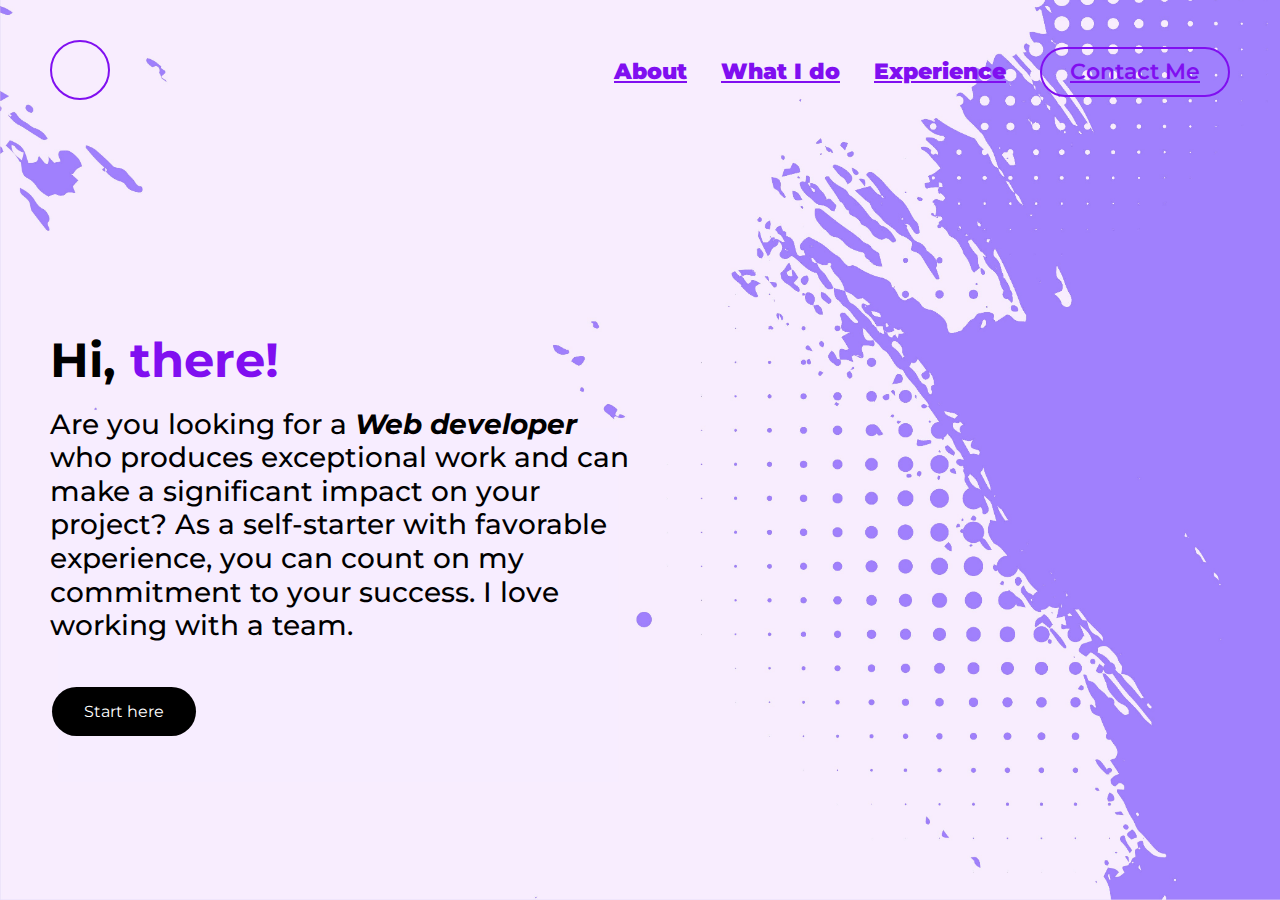
==== index.html @ a9d84760 "first commit" ====
<!DOCTYPE html>
<html lang="en">
<head>
  <meta charset="UTF-8">
  <meta http-equiv="X-UA-Compatible" content="IE=edge">
  <meta name="viewport" content="width=device-width, initial-scale=1.0">
  <link rel="stylesheet" href="styles.css">
  <link rel="preconnect" href="https://fonts.googleapis.com">
  <link rel="preconnect" href="https://fonts.gstatic.com" crossorigin>
  <link href="https://fonts.googleapis.com/css2?family=Montserrat:wght@200;400;600;700;800&display=swap" rel="stylesheet">
  
  <link rel="stylesheet" href="https://cdnjs.cloudflare.com/ajax/libs/font-awesome/6.3.0/css/all.min.css" integrity="sha512-SzlrxWUlpfuzQ+pcUCosxcglQRNAq/DZjVsC0lE40xsADsfeQoEypE+enwcOiGjk/bSuGGKHEyjSoQ1zVisanQ==" crossorigin="anonymous" referrerpolicy="no-referrer" />
  <title>code's capture</title>

</head>
<body>
  <section class="hero">
    <aside class="main-width">
      <header>
        <main class="logo">
          <i class="fa-brands fa-atlassian"></i>
        </main>

        <nav>
          <div class="hamb">
              <span></span>
              <span></span>
              <span></span>
          </div>

          <ul class="nav-list">
            <li><a href="#">About</a></li>
            <li><a href="#">What I do</a></li>
            <li><a href="#">Experience</a></li>
            <li class="btn"><a href="#">Contact Me</a></li>
          </ul>
        </nav>
      </header>

        <div class="container">
          <div class="hero-text">
            <h3>Hi, <span>there!</span> </h3>
            <p>Are you looking for a <strong><em>Web developer</em></strong> who produces exceptional work and can make a significant impact on your project? As a self-starter with favorable experience, you can count on my commitment to your success. I love working with a team.</p>
          </div> 
            <div>
              <button class="button">Start here</button>
            </div>
        </div>
    </aside> 
  </section>
  
</body>
</html>
---- styles.css ----
/* RESET */
* {
  margin: 0;
  padding: 0;
  box-sizing: border-box;
  font-family: 'montserrat', sans-serif;
}
body {
  display: flex;
  flex-wrap: wrap;
}

.main-width {
  width: 1280px;
  max-width: 95%;
  margin: 0 auto;
  padding: 0px 18px;
}

.hero {
  position: relative;
  width: 100%;
  height: 100%;
  min-height: 100vh;

  background:linear-gradient(rgba(0, 0, 0 ,0),rgba(0, 0, 0 ,0)), url(/images/Portfolio.svg);
  background-size: cover;
  
}

header {
  display: flex;
  flex-wrap: nowrap;
  align-items: center;
  justify-content: space-between;
  padding: 40px 0 30px;
}

.logo i {
  width: 60px;
  height: 60px;
  display: inline-flex;
  align-items: center;
  justify-content: center;
  
  background: transparent;
  color:#800ff0;
  border: 2px solid #800ff0;
  border-radius: 50%;
  font-size: 22px;
  cursor: pointer;
  
}

nav .hamb {
  position: absolute;
  width: 30px;
  height: 22px;
  right: 3%;
  top: 55px;
  z-index: 5;
 display: none;

  background: #fff;
  cursor: pointer;
}

nav .hamb span {
  width: 100%;
  height: 2px;
  display: block;
  
  background: #800ff0;
  transition: .3s;
  transition-property: transform,opacity;
}

nav .hamb span:nth-child(2) {
  margin: 6px 0px;
}

nav .nav-list {
  list-style: none;
}

nav .nav-list li {
  display: inline-block; 
}

nav .nav-list li a {
  color: #800ff0;
  margin-left: 30px;
  font-size: 22px;
  font-weight: 900;
}

nav .nav-list li:not(:last-child) a:hover {
  color:#000000;
  transition: .4s;
}

nav .nav-list li.btn a {
  display: inline-block;
  border: 2px solid #800ff0;
  padding: 10px 28px;
  border-radius: 32px;
  line-height: 1.2;
  color: #800ff0;
  font-weight: 600;

  background: transparent;
}

nav .nav-list li.btn:hover a {
  background: #fff;
  color: #800ff0;
  border: 1px double transparent;
  transition: .4s;
}

.button {
  display: inline-block;
  font-size: 16px;
  margin: 4px 2px;
  border: none;
  border-radius: 40px;
  color:#fff;
  padding: 15px 32px;
  text-align: center;
  text-decoration: none;
  background-color: #000000;
  cursor: pointer;
}

.button:hover {
  background-color: #800ff0;
  color: #fff;
}

.container {
  padding-top: 180px;
}

.container .hero-text {
  margin-bottom: 40px;
}

.container .hero-text h3 {
  color: #000000;
  font-size: 48px;
  font-weight: bold;
  line-height: 1.2;
  margin: 18px 0 18px;
}
span {
  color:#800ff0;
}

.container .hero-text p {
  width: 50%;
  max-width: 100%;
  color: #000000;
  font-size: 28px;
  font-weight: 500;
  line-height: 1.2;
  margin-bottom: 30px;
}
/* Tablet Devices */
@media screen and (min-width: 401px) and (max-width: 960px) {
  nav .hamb {
    display: initial;
  }
  .click {
    top: 45px;
  }
  .click span {
    position: absolute;
    margin-top: 12px;
  }
  .click span:first-child {
    transform: rotate(-35deg);
  }
  .click span:nth-child(2) {
    opacity: 0;
    margin: 0;
  }
  .click span:last-child {
    transform: rotate(35deg);
    top: 0;
  }
  
  nav .nav-list {
    position: absolute;
    top: 90px;
    right: 0;
    bottom: 0;
    width: 50%;
    height: 50%;
    background: #000000;
    z-index: 2;
    padding: 6% 9%;
    transition: .3s right;
    border-radius: 10px;
  }

  nav .nav-list li {
    display: block;
  }

  nav .nav-list li a {
    display: block;
    font-size: 18px;
    font-weight: lighter;
    text-align: center;
    margin-left: 0;
    margin-bottom: 40px;
  }

  nav .nav-list li.btn a {
    position: absolute;
    font-size: 14px;
    right: 20%;
    left: 20%;
    padding: 7px 15px;
  }

}
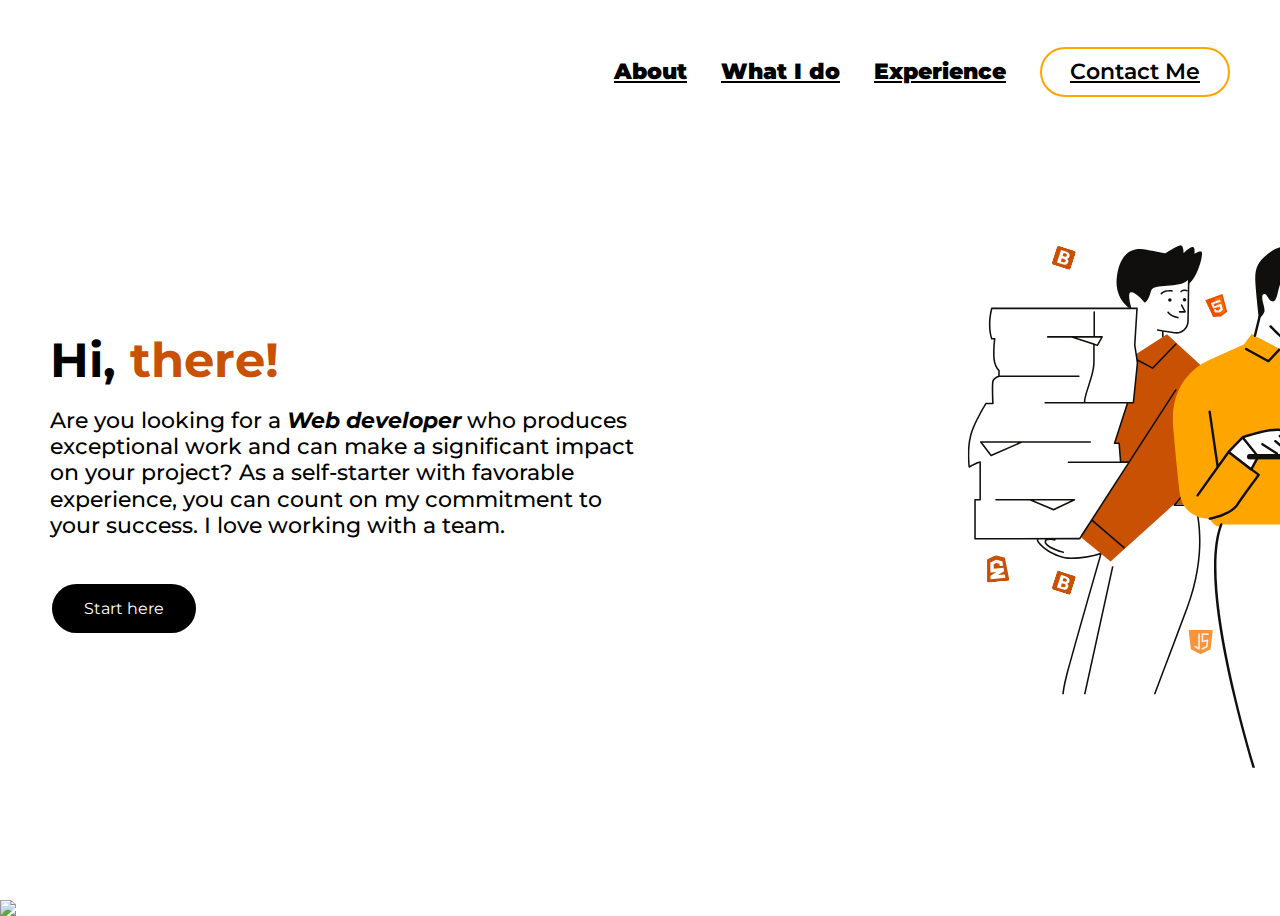
==== commit d22538ac: "Update" ====
--- a/index.html
+++ b/index.html
@@ -14,18 +14,19 @@
 
 </head>
 <body>
+  <!----Hero Section---->
   <section class="hero">
-    <aside class="main-width">
+    <div class="main-width">
       <header>
         <main class="logo">
-          <i class="fa-brands fa-atlassian"></i>
+          <i class="fa-solid fa-registered"></i>
         </main>
 
         <nav>
           <div class="hamb">
               <span></span>
               <span></span>
-              <span></span>
+              <span></span>   
           </div>
 
           <ul class="nav-list">
@@ -43,11 +44,19 @@
             <p>Are you looking for a <strong><em>Web developer</em></strong> who produces exceptional work and can make a significant impact on your project? As a self-starter with favorable experience, you can count on my commitment to your success. I love working with a team.</p>
           </div> 
             <div>
+
               <button class="button">Start here</button>
+            
             </div>
         </div>
-    </aside> 
+      </div> 
   </section>
+
+  <!----About section---->
   
+  <section class="About"></section>
+    <aside class="main"></aside>
+    <img src="/images/Portfolio (2).svg">
+
 </body>
 </html>--- a/styles.css
+++ b/styles.css
@@ -23,7 +23,7 @@
   height: 100%;
   min-height: 100vh;
 
-  background:linear-gradient(rgba(0, 0, 0 ,0),rgba(0, 0, 0 ,0)), url(/images/Portfolio.svg);
+  background: url(/images/Portfolio\ \(1\).svg);
   background-size: cover;
   
 }
@@ -44,10 +44,8 @@
   justify-content: center;
   
   background: transparent;
-  color:#800ff0;
-  border: 2px solid #800ff0;
-  border-radius: 50%;
-  font-size: 22px;
+  color:#C85103;
+  font-size: 32px;
   cursor: pointer;
   
 }
@@ -61,7 +59,7 @@
   z-index: 5;
  display: none;
 
-  background: #fff;
+  background: #FFA500;
   cursor: pointer;
 }
 
@@ -70,7 +68,7 @@
   height: 2px;
   display: block;
   
-  background: #800ff0;
+  background: #C85103;
   transition: .3s;
   transition-property: transform,opacity;
 }
@@ -88,24 +86,24 @@
 }
 
 nav .nav-list li a {
-  color: #800ff0;
+  color: #000000;
   margin-left: 30px;
   font-size: 22px;
   font-weight: 900;
 }
 
 nav .nav-list li:not(:last-child) a:hover {
-  color:#000000;
+  color:#C85103;
   transition: .4s;
 }
 
 nav .nav-list li.btn a {
   display: inline-block;
-  border: 2px solid #800ff0;
+  border: 2px solid #FFA500;
   padding: 10px 28px;
-  border-radius: 32px;
+  border-radius: 28px;
   line-height: 1.2;
-  color: #800ff0;
+  color: #000000;
   font-weight: 600;
 
   background: transparent;
@@ -113,7 +111,7 @@
 
 nav .nav-list li.btn:hover a {
   background: #fff;
-  color: #800ff0;
+  color: #C85103;
   border: 1px double transparent;
   transition: .4s;
 }
@@ -133,7 +131,7 @@
 }
 
 .button:hover {
-  background-color: #800ff0;
+  background-color: #FFA500;
   color: #fff;
 }
 
@@ -153,20 +151,20 @@
   margin: 18px 0 18px;
 }
 span {
-  color:#800ff0;
+  color: #C85103;
 }
 
 .container .hero-text p {
   width: 50%;
   max-width: 100%;
   color: #000000;
-  font-size: 28px;
+  font-size: 22px;
   font-weight: 500;
   line-height: 1.2;
   margin-bottom: 30px;
 }
 /* Tablet Devices */
-@media screen and (min-width: 401px) and (max-width: 960px) {
+@media screen and (min-width: 375px) and (max-width: 960px) {
   nav .hamb {
     display: initial;
   }
@@ -196,7 +194,7 @@
     bottom: 0;
     width: 50%;
     height: 50%;
-    background: #000000;
+    background: #C85103;
     z-index: 2;
     padding: 6% 9%;
     transition: .3s right;
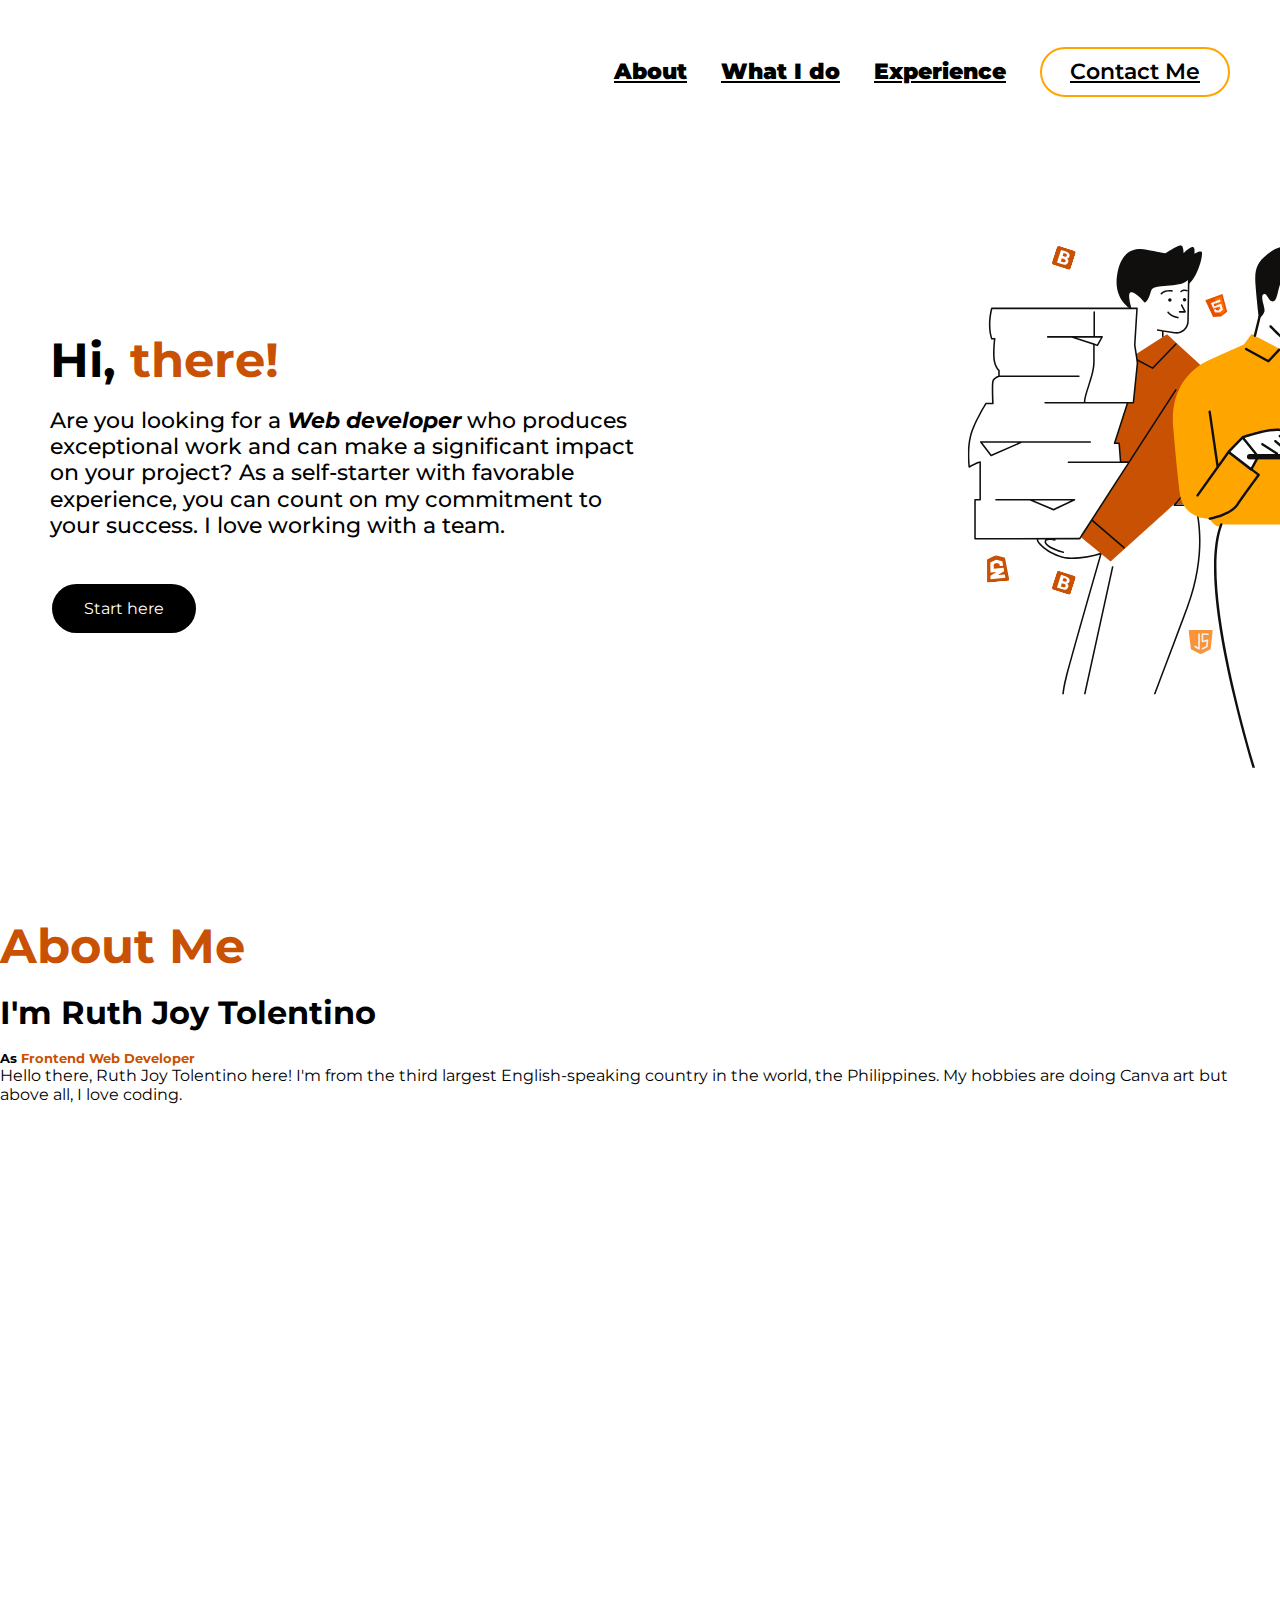
==== commit 75ed39fc: "update" ====
--- a/index.html
+++ b/index.html
@@ -54,9 +54,19 @@
 
   <!----About section---->
   
-  <section class="About"></section>
-    <aside class="main"></aside>
-    <img src="/images/Portfolio (2).svg">
+  <section class="About">
+      <main class="about-container">
+          <h3>About Me</h3>
+            <h4>I'm Ruth Joy Tolentino</h4>
+              <h5>As <span>Frontend Web Developer</span></h5>
+            <p>Hello there, Ruth Joy Tolentino here! I'm from the third largest English-speaking country in the world, the Philippines. My hobbies are doing Canva art  but above all, I love coding.</p>
+      </main>
+
+
+
+  </section>
+    
+    
 
 </body>
 </html>--- a/styles.css
+++ b/styles.css
@@ -163,6 +163,48 @@
   line-height: 1.2;
   margin-bottom: 30px;
 }
+
+.about {
+  width: 100%;
+  padding: 100% 0px;
+  background-color: #fff;
+}
+
+/* About Section */
+
+.About {
+  position: relative;
+  width: 100%;
+  height: 100%;
+  min-height: 100vh;
+
+  background: url(/images/Portfolio\ \(2\).svg);
+  background-size: cover;
+  
+}
+.about-container h3 {
+  color: #C85103;
+  font-size: 48px;
+  font-weight: bold;
+  line-height: 1.2;
+  margin: 18px 0 18px;
+}
+
+.about-container h4 {
+  color: #000000;
+  font-size: 32px;
+  font-weight: bold;
+  line-height: 1.2;
+  margin: 18px 0 18px;
+}
+
+.about-container h4 {
+  color: #000000;
+  font-size: 32px;
+  font-weight: bold;
+  line-height: 1.2;
+  margin: 18px 0 18px;
+}
 /* Tablet Devices */
 @media screen and (min-width: 375px) and (max-width: 960px) {
   nav .hamb {
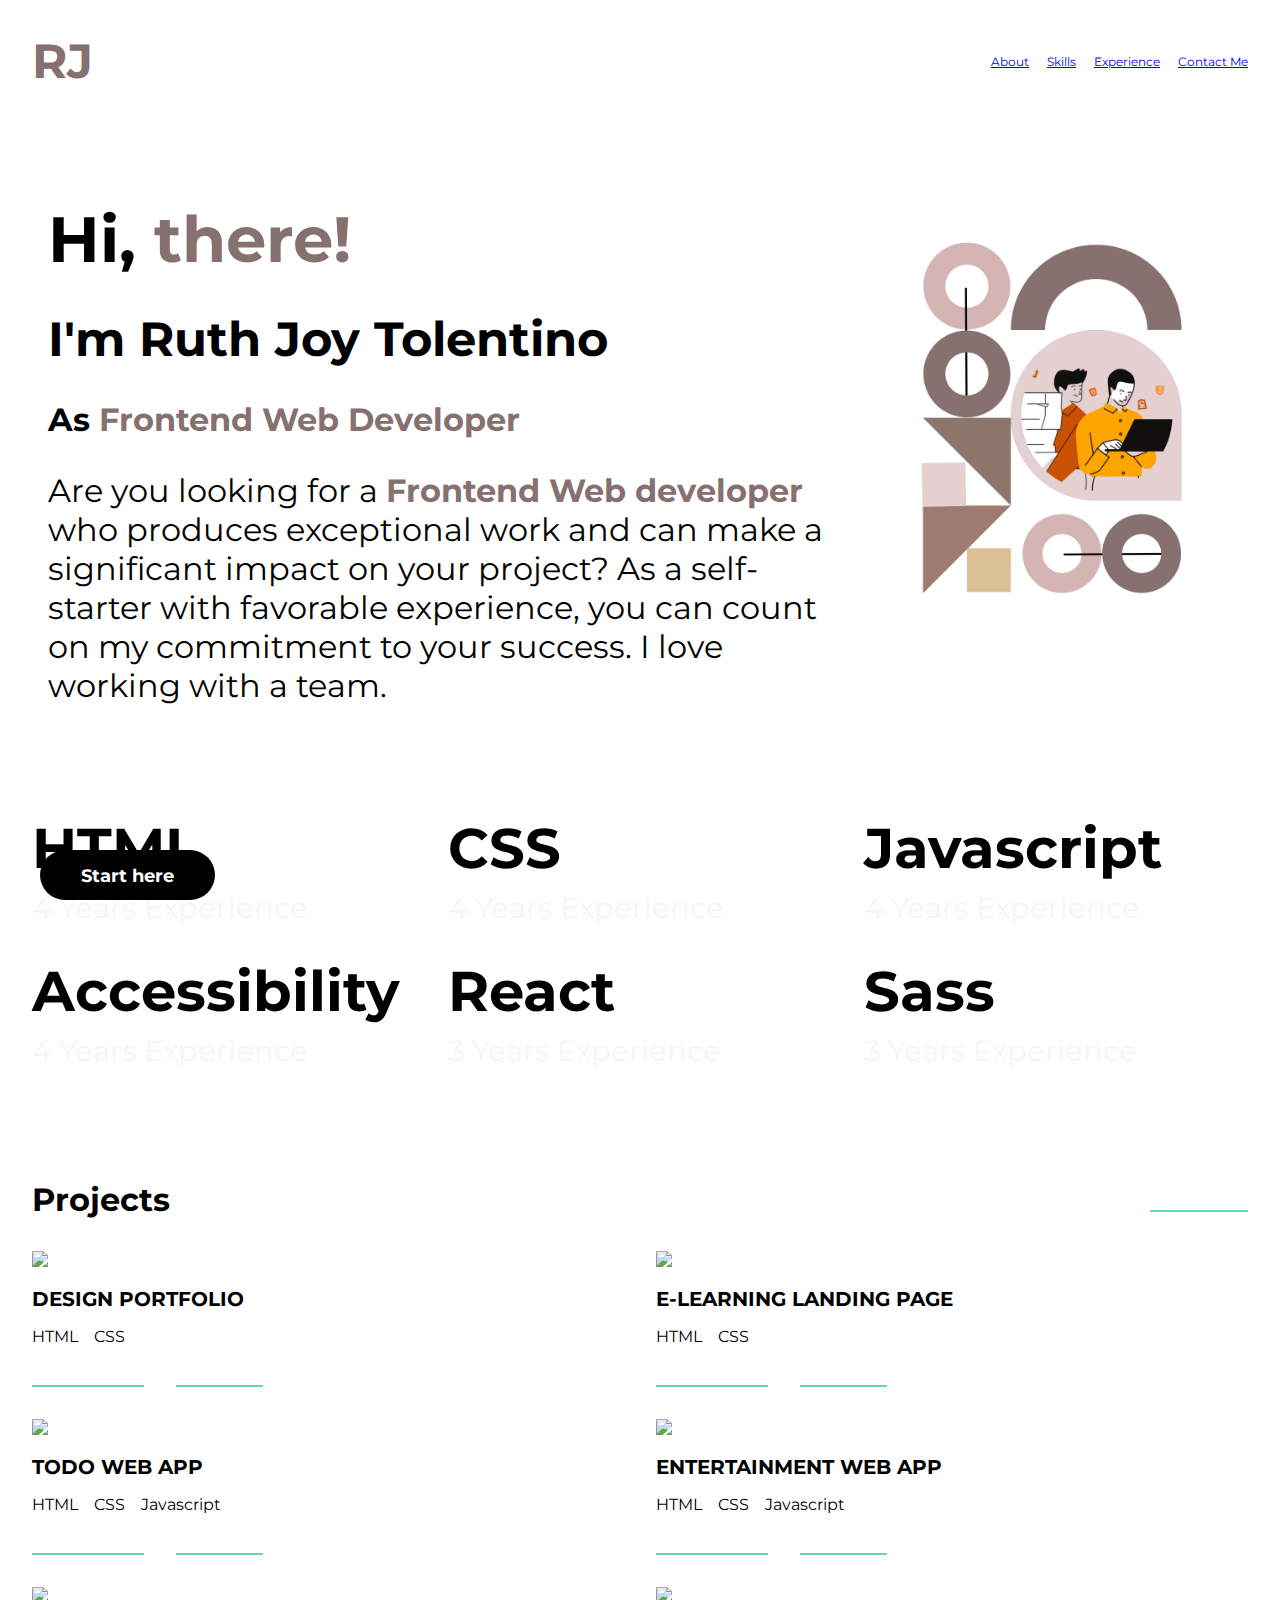
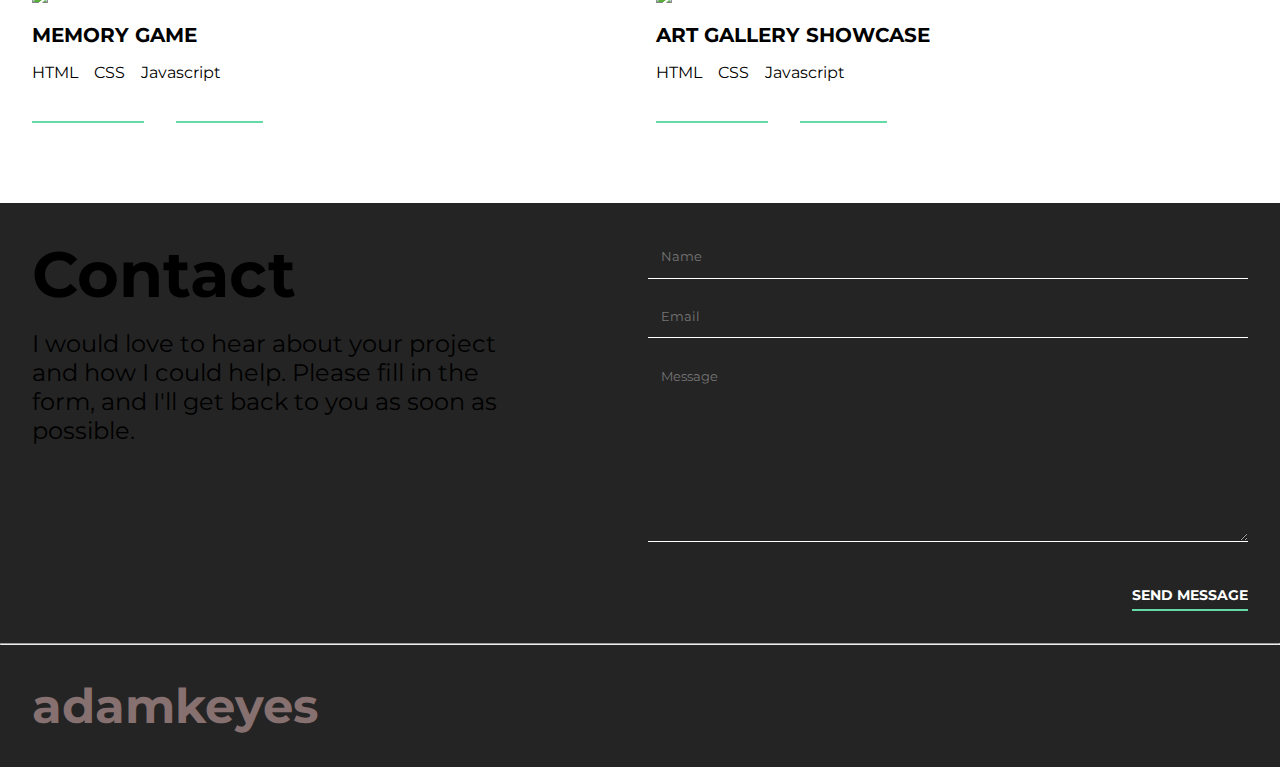
==== commit 66086957: "Change my portfolio design" ====
--- a/index.html
+++ b/index.html
@@ -8,65 +8,221 @@
   <link rel="preconnect" href="https://fonts.googleapis.com">
   <link rel="preconnect" href="https://fonts.gstatic.com" crossorigin>
   <link href="https://fonts.googleapis.com/css2?family=Montserrat:wght@200;400;600;700;800&display=swap" rel="stylesheet">
-  
   <link rel="stylesheet" href="https://cdnjs.cloudflare.com/ajax/libs/font-awesome/6.3.0/css/all.min.css" integrity="sha512-SzlrxWUlpfuzQ+pcUCosxcglQRNAq/DZjVsC0lE40xsADsfeQoEypE+enwcOiGjk/bSuGGKHEyjSoQ1zVisanQ==" crossorigin="anonymous" referrerpolicy="no-referrer" />
-  <title>code's capture</title>
-
-</head>
-<body>
-  <!----Hero Section---->
-  <section class="hero">
-    <div class="main-width">
+  <title>My Portfolio</title>
+  </head>
+  <body>
+    
+    <!----Header Section-->
+    <div class="container">
       <header>
-        <main class="logo">
-          <i class="fa-solid fa-registered"></i>
-        </main>
-
+        <h1>RJ</h1>
         <nav>
-          <div class="hamb">
-              <span></span>
-              <span></span>
-              <span></span>   
-          </div>
-
-          <ul class="nav-list">
-            <li><a href="#">About</a></li>
-            <li><a href="#">What I do</a></li>
-            <li><a href="#">Experience</a></li>
-            <li class="btn"><a href="#">Contact Me</a></li>
-          </ul>
+      
+            <ul class="nav-list">
+              <li><a href="about">About</a></li>
+              <li><a href="#">Skills</a></li>
+              <li><a href="#">Experience</a></li>
+              <li><a href="#">Contact Me</a></li>
+            </ul>
+        
         </nav>
       </header>
-
-        <div class="container">
-          <div class="hero-text">
-            <h3>Hi, <span>there!</span> </h3>
-            <p>Are you looking for a <strong><em>Web developer</em></strong> who produces exceptional work and can make a significant impact on your project? As a self-starter with favorable experience, you can count on my commitment to your success. I love working with a team.</p>
-          </div> 
-            <div>
-
+  
+         <!----Hero Section-->
+      <section class="hero">
+        <div class="hero-img-container">
+          <img src="/images/Hero Background.svg"/>
+        </div>
+        <div class="hero-content">
+          <h2>Hi, <span>there!</span> </h2>
+          <h3>I'm Ruth Joy Tolentino</h3>
+          <h4>As <span>Frontend Web Developer</span></h4>
+          <p>Are you looking for a <strong><span>Frontend Web developer</span></strong> who produces exceptional work and can make a significant impact on your project? As a self-starter with favorable experience, you can count on my commitment to your success. I love working with a team.</p>
+        </div> 
+          <div>
+            <a href="/images/Ruth Joy Tolentino Resume.svg" target="_blank">
               <button class="button">Start here</button>
-            
-            </div>
-        </div>
-      </div> 
-  </section>
-
-  <!----About section---->
-  
-  <section class="About">
-      <main class="about-container">
-          <h3>About Me</h3>
-            <h4>I'm Ruth Joy Tolentino</h4>
-              <h5>As <span>Frontend Web Developer</span></h5>
-            <p>Hello there, Ruth Joy Tolentino here! I'm from the third largest English-speaking country in the world, the Philippines. My hobbies are doing Canva art  but above all, I love coding.</p>
-      </main>
-
-
-
-  </section>
-    
-    
-
-</body>
+            </a> 
+          </div>      
+      </section>
+  
+       <!----About Section-->
+  
+      <section class="skills">
+        <div class="skill">
+          <h3>HTML</h3>
+          <p>4 Years Experience</p>
+        </div>
+        <div class="skill">
+          <h3>CSS</h3>
+          <p>4 Years Experience</p>
+        </div>
+        <div class="skill">
+          <h3>Javascript</h3>
+          <p>4 Years Experience</p>
+        </div>
+        <div class="skill">
+          <h3>Accessibility</h3>
+          <p>4 Years Experience</p>
+        </div>
+        <div class="skill">
+          <h3>React</h3>
+          <p>3 Years Experience</p>
+        </div>
+        <div class="skill">
+          <h3>Sass</h3>
+          <p>3 Years Experience</p>
+        </div>
+      </section>
+  
+      <section class="projects">
+        <div class="projects-header">
+          <h4>Projects</h4>
+          <a href="#">Contact me</a>
+        </div>
+        <div class="projects-container">
+          <div class="project">
+            <div class="project-img-container">
+              <img src="https://placeimg.com/250/200/any" />
+            </div>
+            <h5>Design Portfolio</h5>
+            <div class="project-tech">
+              <p>HTML</p>
+              <p>CSS</p>
+            </div>
+            <div class="project-links">
+              <a href="#">View Project</a>
+              <a href="#">View Code</a>
+            </div>
+          </div>
+        
+        
+          <div class="project">
+            <div class="project-img-container">
+              <img src="https://placeimg.com/250/200/any" />
+            </div>
+            <h5>E-Learning Landing Page</h5>
+            <div class="project-tech">
+              <p>HTML</p>
+              <p>CSS</p>
+            </div>
+            <div class="project-links">
+              <a href="#">View Project</a>
+              <a href="#">View Code</a>
+            </div>
+          </div>
+        
+        
+          <div class="project">
+            <div class="project-img-container">
+              <img src="https://placeimg.com/250/200/any" />
+            </div>
+            <h5>Todo Web App</h5>
+            <div class="project-tech">
+              <p>HTML</p>
+              <p>CSS</p>
+              <p>Javascript</p>
+            </div>
+            <div class="project-links">
+              <a href="#">View Project</a>
+              <a href="#">View Code</a>
+            </div>
+          </div>
+        
+        
+          <div class="project">
+            <div class="project-img-container">
+              <img src="https://placeimg.com/250/200/any" />
+            </div>
+            <h5>Entertainment Web App</h5>
+            <div class="project-tech">
+              <p>HTML</p>
+              <p>CSS</p>
+              <p>Javascript</p>
+            </div>
+            <div class="project-links">
+              <a href="#">View Project</a>
+              <a href="#">View Code</a>
+            </div>
+          </div>
+        
+        
+          <div class="project">
+            <div class="project-img-container">
+              <img src="https://placeimg.com/250/200/any" />
+            </div>
+            <h5>Memory Game</h5>
+            <div class="project-tech">
+              <p>HTML</p>
+              <p>CSS</p>
+              <p>Javascript</p>
+            </div>
+            <div class="project-links">
+              <a href="#">View Project</a>
+              <a href="#">View Code</a>
+            </div>
+          </div>
+        
+        
+          <div class="project">
+            <div class="project-img-container">
+              <img src="https://placeimg.com/250/200/any" />
+            </div>
+            <h5>Art Gallery Showcase</h5>
+            <div class="project-tech">
+              <p>HTML</p>
+              <p>CSS</p>
+              <p>Javascript</p>
+            </div>
+            <div class="project-links">
+              <a href="#">View Project</a>
+              <a href="#">View Code</a>
+            </div>
+          </div>
+        
+      </section>
+  
+      <footer>
+        <section class="contact">
+          <div class="contact-details">
+            <h6>Contact</h6>
+            <p>I would love to hear about your project and how I could help. Please fill in the form, and I'll get back to you as soon as possible.</p>
+          </div>
+          <form class="contact-form">
+            <input type="text" placeholder="Name">
+            <input type="email" placeholder="Email">
+            <textarea name="message" id="" cols="30" rows="10" placeholder="Message"></textarea>
+            <button>Send message</button>
+          </form>
+        </section>
+        <hr />
+  
+        <div class="footer-nav">
+          <h1>adamkeyes</h1>
+          <nav>
+            <ul class="nav-menu">
+              <li>
+                <i class="fa-brands fa-github fa-lg"></i>
+              </li>
+              <li>
+                <i class="fa-brands fa-facebook fa-lg"></i>
+              </li>
+              <li>
+                <i class="fa-brands fa-linkedin fa-lg"></i>
+              </li>
+              <li>
+                <i class="fa-brands fa-twitter fa-lg"></i>
+              </li>
+            </ul>
+          </nav>
+        </div>
+      </footer>
+    </div>
+  
+    <script
+      src="https://kit.fontawesome.com/7520d132f7.js"
+      crossorigin="anonymous"
+    ></script>
+  </body>
 </html>--- a/styles.css
+++ b/styles.css
@@ -1,267 +1,538 @@
-/* RESET */
 * {
+  padding: 0;
   margin: 0;
-  padding: 0;
   box-sizing: border-box;
   font-family: 'montserrat', sans-serif;
 }
+
 body {
-  display: flex;
-  flex-wrap: wrap;
-}
-
-.main-width {
-  width: 1280px;
-  max-width: 95%;
-  margin: 0 auto;
-  padding: 0px 18px;
-}
+  background-color: #fff;
+}
+
+/* Header Section */
+
+header {
+  display: flex;
+  flex-direction: column;
+  align-items: center;
+  padding: 1em;
+  gap: 1em;
+}
+
+h1 {
+  color: #867070;
+  font-size: 48px;
+  font-weight: bold;
+}
+
+.nav-list {
+  display: flex;
+  color: #867070;
+  font-size: 12px;
+  list-style: none;
+  gap: 2em;
+}
+
+@media screen and (min-width: 601px) and (max-width: 960px) {
+  header {
+    flex-direction: row;
+    align-items: center;
+    justify-content: space-between;
+    padding: 2em;
+  }
+
+  .nav-list {
+    display: flex;
+    list-style: none;
+    gap: 1.5em;
+  }
+}
+
+@media screen and (min-width: 961px) {
+  header {
+    flex-direction: row;
+    align-items: center;
+    justify-content: space-between;
+    padding: 2em;
+  }
+
+  .nav-list {
+    display: flex;
+    list-style: none;
+    gap: 1.5em;
+  }
+}
+
+/* Hero Section */
 
 .hero {
-  position: relative;
+  display: flex;
+  flex-direction: column;
+  justify-content: center;
+  align-items: center;
+}
+
+.hero-img-container {
+  width: 50%;
+}
+
+.hero-img-container img {
   width: 100%;
-  height: 100%;
-  min-height: 100vh;
-
-  background: url(/images/Portfolio\ \(1\).svg);
-  background-size: cover;
-  
-}
-
-header {
-  display: flex;
-  flex-wrap: nowrap;
-  align-items: center;
-  justify-content: space-between;
-  padding: 40px 0 30px;
-}
-
-.logo i {
-  width: 60px;
-  height: 60px;
-  display: inline-flex;
-  align-items: center;
+
+}
+
+.hero-content {
+  padding: 1em;
+  display: flex;
+  flex-direction: column;
   justify-content: center;
-  
-  background: transparent;
-  color:#C85103;
+  align-items: center;
+  gap: 0.5em;
+}
+
+.hero-content h2 {
   font-size: 32px;
-  cursor: pointer;
-  
-}
-
-nav .hamb {
-  position: absolute;
-  width: 30px;
-  height: 22px;
-  right: 3%;
-  top: 55px;
-  z-index: 5;
- display: none;
-
-  background: #FFA500;
-  cursor: pointer;
-}
-
-nav .hamb span {
-  width: 100%;
-  height: 2px;
-  display: block;
-  
-  background: #C85103;
-  transition: .3s;
-  transition-property: transform,opacity;
-}
-
-nav .hamb span:nth-child(2) {
-  margin: 6px 0px;
-}
-
-nav .nav-list {
-  list-style: none;
-}
-
-nav .nav-list li {
-  display: inline-block; 
-}
-
-nav .nav-list li a {
-  color: #000000;
-  margin-left: 30px;
+  text-align: center;
+}
+
+.hero-content h3 {
   font-size: 22px;
-  font-weight: 900;
-}
-
-nav .nav-list li:not(:last-child) a:hover {
-  color:#C85103;
-  transition: .4s;
-}
-
-nav .nav-list li.btn a {
-  display: inline-block;
-  border: 2px solid #FFA500;
-  padding: 10px 28px;
-  border-radius: 28px;
-  line-height: 1.2;
-  color: #000000;
-  font-weight: 600;
-
-  background: transparent;
-}
-
-nav .nav-list li.btn:hover a {
-  background: #fff;
-  color: #C85103;
-  border: 1px double transparent;
-  transition: .4s;
+  text-align: center;
+}
+
+.hero-content h4 {
+  font-size: 14px;
+  text-align: center;
+}
+
+
+span {
+  color:  #867070;
+}
+
+.hero-content p {
+  text-align: center;
+  font-size: 12px;
 }
 
 .button {
-  display: inline-block;
-  font-size: 16px;
-  margin: 4px 2px;
+  color: #fff;
+  font-size: 10px;
+  font-weight: bold;
+  text-decoration: none;
+  padding: 10px 18px;
   border: none;
-  border-radius: 40px;
-  color:#fff;
-  padding: 15px 32px;
-  text-align: center;
-  text-decoration: none;
+  border-radius: 25px;
   background-color: #000000;
   cursor: pointer;
+
+  width: 100px;
+  height: 35px;
+  align-self: center;
 }
 
 .button:hover {
-  background-color: #FFA500;
+  background-color: #D5B4B4;
   color: #fff;
 }
 
-.container {
-  padding-top: 180px;
-}
-
-.container .hero-text {
-  margin-bottom: 40px;
-}
-
-.container .hero-text h3 {
-  color: #000000;
-  font-size: 48px;
+@media screen and (min-width: 601px) and (max-width: 960px) {
+  .hero {
+    flex-direction: row;
+    padding: 0.5em;
+  }
+
+  .hero-img-container {
+    flex: 1;
+    order: 1;
+  }
+
+  .hero-content {
+    align-items: flex-start;
+    gap: 1em;
+    flex: 1;
+  }
+
+  .hero-content h2 {
+    font-size: 32px;
+    text-align: center;
+  }
+  
+  .hero-content h3 {
+    font-size: 22px;
+    text-align: center;
+  }
+  
+  .hero-content h4 {
+    font-size: 14px;
+    text-align: center;
+  }
+  
+
+  .hero-content p {
+    text-align: left;
+    font-size: 0.75em; 
+  }
+  
+  .button {
+    color: #fff;
+    font-size: 14px;
+    font-weight: bold;
+    text-decoration: none;
+    padding: 1px 24px;
+    border: none;
+    border-radius: 30px;
+    background-color: #000000;
+    cursor: pointer;
+  
+    position: absolute;
+    width: 150px;
+    height: 35px;
+    left: 20px;
+    top: 500px;
+  }
+  
+  .button:hover {
+    background-color: #D5B4B4;
+    color: #fff;
+  }
+}
+
+@media screen and (min-width: 961px) {
+  
+  .hero {
+    flex-direction: row;
+    padding: 2em;
+  }
+
+  .hero-img-container {
+    flex: 1;
+    order: 1;
+  }
+
+  .hero-content {
+    align-items: flex-start;
+    gap: 2em;
+    flex: 2;
+  }
+
+  .hero-content h2 {
+    text-align: left;
+    font-size: 4em;
+  }
+
+  .hero-content h3 {
+    text-align: left;
+    font-size: 3em;
+  }
+
+  .hero-content h4 {
+    text-align: left;
+    font-size: 2em;
+  }
+
+  .hero-content p {
+    text-align: left;
+    font-size: 2em;
+  }
+
+ 
+
+  .button {
+    color: #fff;
+    font-size: 18px;
+    font-weight: bold;
+    text-decoration: none;
+    padding: 15px 32px;
+    border: none;
+    border-radius: 40px;
+    background-color: #000000;
+    cursor: pointer;
+  
+    position: absolute;
+    width: 175px;
+    height: 50px;
+    left: 40px;
+    top: 850px;
+  
+  }
+  
+  .button:hover {
+    background-color: #D5B4B4;
+    color: #fff;
+  }
+  
+}
+
+
+
+/* Skills Section */
+
+.skills {
+  display: grid;
+  flex-direction: column;
+  justify-content: center;
+  align-items: center;
+  gap: 2em;
+  margin-bottom: 3em;
+}
+
+.skill {
+  display: flex;
+  flex-direction: column;
+  justify-content: center;
+  align-items: center;
+  gap: 0.5em;
+}
+
+.skill h3 {
+  font-size: 2em;
+}
+
+.skill p {
+  color: whitesmoke;
+}
+
+@media screen and (min-width: 601px) and (max-width: 960px) {
+  .skills {
+    grid-template-columns: repeat(2, 1fr);
+    padding: 2em;
+  }
+
+  .skill {
+    align-items: start;
+  }
+
+  .skill h3 {
+    font-size: 3em;
+  }
+
+  .skill p {
+    font-size: 1.5em;
+  }
+}
+
+@media screen and (min-width: 961px) {
+  .skills {
+    grid-template-columns: repeat(3, 1fr);
+    padding: 2em;
+  }
+
+  .skill {
+    align-items: start;
+  }
+
+  .skill h3 {
+    font-size: 3.5em;
+  }
+
+  .skill p {
+    font-size: 1.8em;
+  }
+}
+
+/* Projects Section */
+
+.projects {
+  padding: 2em;
+  display: flex;
+  flex-direction: column;
+  gap: 2em;
+  margin-bottom: 3em;
+}
+
+.projects-header {
+  display: flex;
+  justify-content: space-between;
+  align-items: center;
+}
+
+h4 {
+  font-size: 2em;
+}
+
+.projects-header a {
+  color: white;
+  font-size: 14px;
+  text-transform: uppercase;
+  text-decoration: none;
+  padding-bottom: 5px;
+  border-bottom: 2px solid #64daa6;
   font-weight: bold;
-  line-height: 1.2;
-  margin: 18px 0 18px;
-}
-span {
-  color: #C85103;
-}
-
-.container .hero-text p {
-  width: 50%;
-  max-width: 100%;
-  color: #000000;
-  font-size: 22px;
-  font-weight: 500;
-  line-height: 1.2;
-  margin-bottom: 30px;
-}
-
-.about {
+}
+
+.project {
+  display: flex;
+  flex-direction: column;
+  gap: 1em;
+}
+
+.project-img-container img {
   width: 100%;
-  padding: 100% 0px;
-  background-color: #fff;
-}
-
-/* About Section */
-
-.About {
-  position: relative;
-  width: 100%;
-  height: 100%;
-  min-height: 100vh;
-
-  background: url(/images/Portfolio\ \(2\).svg);
-  background-size: cover;
-  
-}
-.about-container h3 {
-  color: #C85103;
-  font-size: 48px;
+}
+
+h5 {
+  font-size: 1.25em;
+  text-transform: uppercase;
+}
+
+.project-tech {
+  display: flex;
+  font-size: 1em;
+  gap: 1em;
+}
+
+.project-links {
+  display: flex;
+  gap: 2em;
+}
+
+.project-links a {
+  color: white;
+  font-size: 14px;
+  text-transform: uppercase;
+  text-decoration: none;
+  padding-bottom: 5px;
+  border-bottom: 2px solid #64daa6;
   font-weight: bold;
-  line-height: 1.2;
-  margin: 18px 0 18px;
-}
-
-.about-container h4 {
-  color: #000000;
-  font-size: 32px;
+}
+
+@media screen and (min-width: 601px) {
+  .projects-container {
+    display: grid;
+    grid-template-columns: repeat(2, 1fr);
+    gap: 2em;
+  }
+}
+
+/* Contact Section */
+
+footer {
+  background-color: #242424;
+}
+
+.contact {
+  padding: 2em;
+  display: grid;
+  flex-direction: column;
+  gap: 1em;
+}
+
+.contact-details {
+  display: flex;
+  flex-direction: column;
+  align-items: center;
+  gap: 1em;
+}
+
+h6 {
+  font-size: 2.5em;
+}
+
+.contact-details p {
+  text-align: center;
+  font-size: 1.1em;
+}
+
+.contact-form {
+  display: flex;
+  flex-direction: column;
+  gap: 1em;
+}
+
+.contact-form input {
+  background: transparent;
+  border: none;
+  border-bottom: 1px solid white;
+  padding: 1em;
+}
+
+textarea {
+  padding: 1em;
+  background: transparent;
+  border: none;
+  border-bottom: 1px solid white;
+}
+
+.contact-form button {
+  align-self: end;
+  color: white;
+  font-size: 14px;
+  text-transform: uppercase;
+  text-decoration: none;
+  padding-bottom: 5px;
+  border: none;
+  border-bottom: 2px solid #64daa6;
   font-weight: bold;
-  line-height: 1.2;
-  margin: 18px 0 18px;
-}
-
-.about-container h4 {
-  color: #000000;
-  font-size: 32px;
-  font-weight: bold;
-  line-height: 1.2;
-  margin: 18px 0 18px;
-}
-/* Tablet Devices */
-@media screen and (min-width: 375px) and (max-width: 960px) {
-  nav .hamb {
-    display: initial;
-  }
-  .click {
-    top: 45px;
-  }
-  .click span {
-    position: absolute;
-    margin-top: 12px;
-  }
-  .click span:first-child {
-    transform: rotate(-35deg);
-  }
-  .click span:nth-child(2) {
-    opacity: 0;
-    margin: 0;
-  }
-  .click span:last-child {
-    transform: rotate(35deg);
-    top: 0;
-  }
-  
-  nav .nav-list {
-    position: absolute;
-    top: 90px;
-    right: 0;
-    bottom: 0;
-    width: 50%;
-    height: 50%;
-    background: #C85103;
-    z-index: 2;
-    padding: 6% 9%;
-    transition: .3s right;
-    border-radius: 10px;
-  }
-
-  nav .nav-list li {
-    display: block;
-  }
-
-  nav .nav-list li a {
-    display: block;
-    font-size: 18px;
-    font-weight: lighter;
-    text-align: center;
-    margin-left: 0;
-    margin-bottom: 40px;
-  }
-
-  nav .nav-list li.btn a {
-    position: absolute;
-    font-size: 14px;
-    right: 20%;
-    left: 20%;
-    padding: 7px 15px;
-  }
-
+  background-color: transparent;
+  cursor: pointer;
+  overflow: hidden;
+  outline: none;
+  margin-top: 2em;
+}
+
+@media screen and (min-width: 601px) and (max-width: 960px) {
+  .contact {
+    padding: 5em;
+  }
+}
+
+@media screen and (min-width: 961px) {
+  .contact {
+    grid-template-columns: repeat(2, 1fr);
+  }
+
+  .contact-details {
+    align-items: start;
+    width: 80%;
+  }
+
+  h6 {
+    font-size: 4em;
+  }
+
+  .contact-details p {
+    text-align: left;
+    font-size: 1.5em;
+  }
+}
+
+/* Footer Nav */
+
+.footer-nav {
+  display: flex;
+  flex-direction: column;
+  align-items: center;
+  padding: 1em;
+  gap: 1em;
+}
+
+@media screen and (min-width: 601px) and (max-width: 960px) {
+  .footer-nav {
+    flex-direction: row;
+    align-items: center;
+    justify-content: space-between;
+    padding: 2em;
+  }
+
+  .nav-menu {
+    display: flex;
+    list-style: none;
+    gap: 1.5em;
+  }
+}
+
+@media screen and (min-width: 961px) {
+  .footer-nav {
+    flex-direction: row;
+    align-items: center;
+    justify-content: space-between;
+    padding: 2em;
+  }
+
+  .nav-menu {
+    display: flex;
+    list-style: none;
+    gap: 1.5em;
+  }
 }